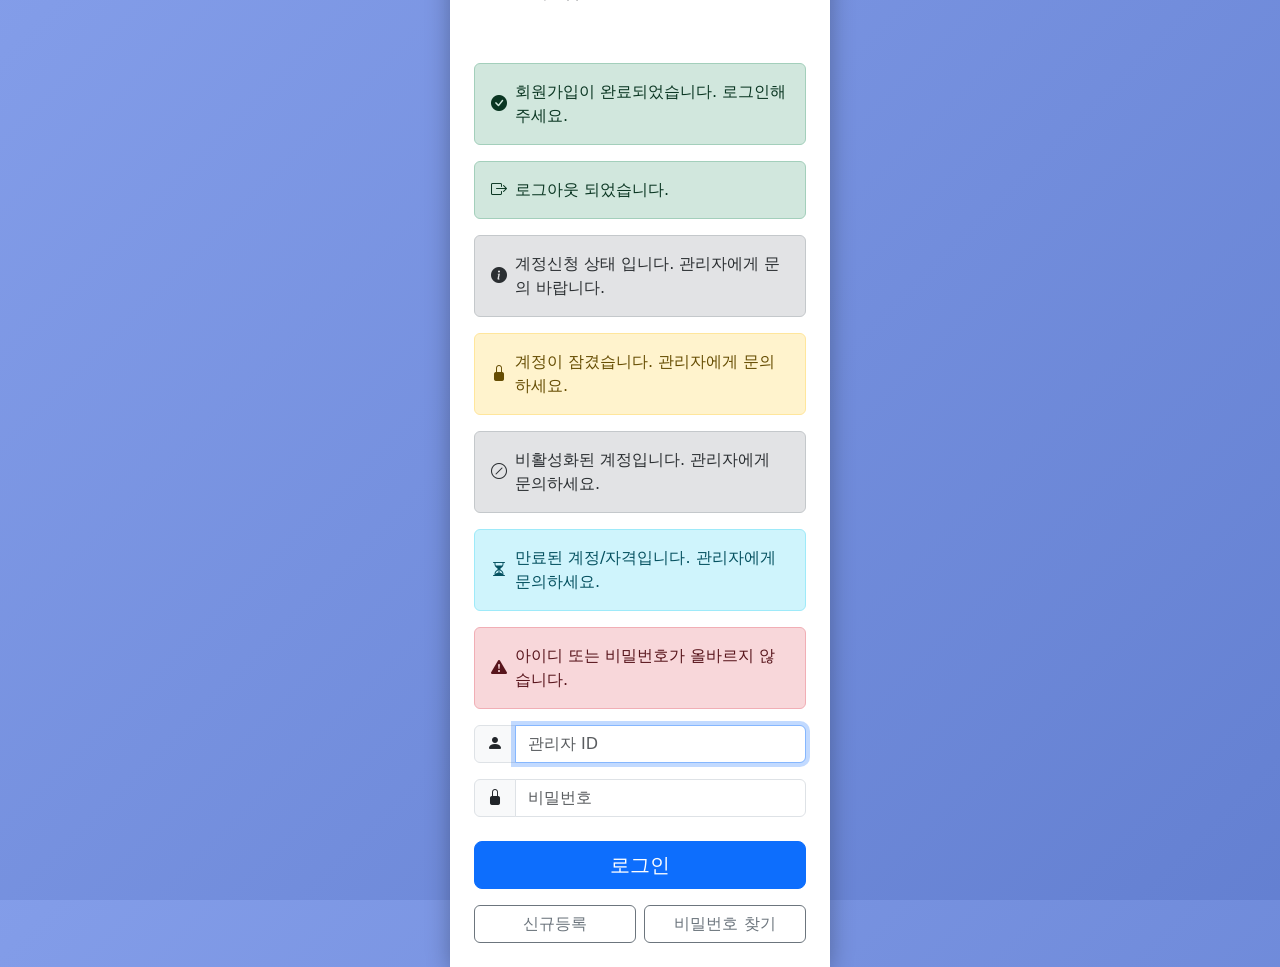
==== src/main/resources/templates/admin/adminLogin.html @ ca4fb1fc "관리자페이지 로그인, 신규등록, 비밀번호 찾기 구현" ====
<!DOCTYPE html>
<html lang="ko" xmlns:th="http://www.thymeleaf.org">
<head>
  <meta charset="UTF-8"/>
  <meta name="viewport" content="width=device-width, initial-scale=1"/>
  <title>관리자 로그인</title>
  <!-- Bootstrap CSS + Icons -->
  <link href="https://cdn.jsdelivr.net/npm/bootstrap@5.3.0/dist/css/bootstrap.min.css" rel="stylesheet"/>
  <link href="https://cdn.jsdelivr.net/npm/bootstrap-icons@1.10.5/font/bootstrap-icons.css" rel="stylesheet"/>
  <style>
    body {
      background:
        url('/images/adminLoginBg.png') center/cover no-repeat,
        linear-gradient(135deg, rgba(78,115,223,0.7) 0%, rgba(34,74,190,0.7) 100%);
      height: 100vh;
      display: flex;
      align-items: center;
      justify-content: center;
      margin: 0;
    }
    .login-card {
      border: none;
      border-radius: 1rem;
      box-shadow: 0 0.5rem 1.5rem rgba(0,0,0,0.3);
      width: 380px;
    }
    .login-header {
      background: #fff;
      padding: 1.5rem;
    }
    .login-header img {
      width: 80px;
      margin-bottom: 0.5rem;
    }
  </style>
</head>
<body>
<div class="card login-card">
  <!-- 헤더: 로고 + 제목 중앙 정렬 -->
  <div class="login-header d-flex align-items-center justify-content-center">
    <img src="/images/adminLogin.png" alt="학원관리 시스템 로고" style="height:50px; margin-right:10px;">
    <h5 class="mb-0">관리자 로그인</h5>
  </div>

  <div class="card-body p-4 bg-white">

    <!-- 안내 영역 -->
    <!-- 가입 성공 -->
    <div th:if="${param.signupSuccess}" class="alert alert-success d-flex align-items-center mb-3" role="alert">
      <i class="bi bi-check-circle-fill me-2"></i>
      <div>회원가입이 완료되었습니다. 로그인해 주세요.</div>
    </div>

    <!-- 로그아웃 -->
    <div th:if="${param.logout}" class="alert alert-success d-flex align-items-center mb-3" role="alert">
      <i class="bi bi-box-arrow-right me-2"></i>
      <div>로그아웃 되었습니다.</div>
    </div>

    <!-- 로그인 실패 (사유별 분기: bad / locked / disabled / expired / temporary) -->
    <div th:if="${param.error}" class="mb-3">
      <div th:switch="${param.error[0]}">
        <!-- NEW: temporary -->
        <div th:case="'temporary'" class="alert alert-secondary d-flex align-items-center" role="alert">
          <i class="bi bi-info-circle-fill me-2"></i>
          <div>계정신청 상태 입니다. 관리자에게 문의 바랍니다.</div>
        </div>

        <!-- 기존 분기들 -->
        <div th:case="'locked'" class="alert alert-warning d-flex align-items-center" role="alert">
          <i class="bi bi-lock-fill me-2"></i>
          <div>계정이 잠겼습니다. 관리자에게 문의하세요.</div>
        </div>
        <div th:case="'disabled'" class="alert alert-secondary d-flex align-items-center" role="alert">
          <i class="bi bi-slash-circle me-2"></i>
          <div>비활성화된 계정입니다. 관리자에게 문의하세요.</div>
        </div>
        <div th:case="'expired'" class="alert alert-info d-flex align-items-center" role="alert">
          <i class="bi bi-hourglass-split me-2"></i>
          <div>만료된 계정/자격입니다. 관리자에게 문의하세요.</div>
        </div>
        <div th:case="*" class="alert alert-danger d-flex align-items-center" role="alert">
          <i class="bi bi-exclamation-triangle-fill me-2"></i>
          <div>아이디 또는 비밀번호가 올바르지 않습니다.</div>
        </div>
      </div>
    </div>

    <form th:action="@{/admin/login}" method="post">
      <!-- CSRF -->
      <input type="hidden" th:name="${_csrf.parameterName}" th:value="${_csrf.token}" />

      <!-- 관리자 ID -->
      <div class="input-group mb-3">
        <span class="input-group-text"><i class="bi bi-person-fill"></i></span>
        <input type="text" class="form-control" id="userId" name="userId"
               placeholder="관리자 ID" required autofocus autocomplete="username"/>
      </div>

      <!-- 비밀번호 -->
      <div class="input-group mb-4">
        <span class="input-group-text"><i class="bi bi-lock-fill"></i></span>
        <input type="password" class="form-control" id="password" name="password"
               placeholder="비밀번호" required autocomplete="current-password"/>
      </div>

      <!-- 로그인 버튼 -->
      <div class="d-grid mb-3">
        <button type="submit" class="btn btn-primary btn-lg">로그인</button>
      </div>

      <!-- 신규등록 / 비밀번호 찾기 버튼 -->
      <div class="row g-2">
        <div class="col">
          <a th:href="@{/admin/sign/signup}" class="btn btn-outline-secondary w-100">
            신규등록
          </a>
        </div>
        <div class="col">
          <a th:href="@{/admin/sign/forgot-password}" class="btn btn-outline-secondary w-100">
            비밀번호 찾기
          </a>
        </div>
      </div>
    </form>
  </div>
</div>

<!-- Bootstrap JS -->
<script src="https://cdn.jsdelivr.net/npm/bootstrap@5.3.0/dist/js/bootstrap.bundle.min.js"></script>
</body>
</html>
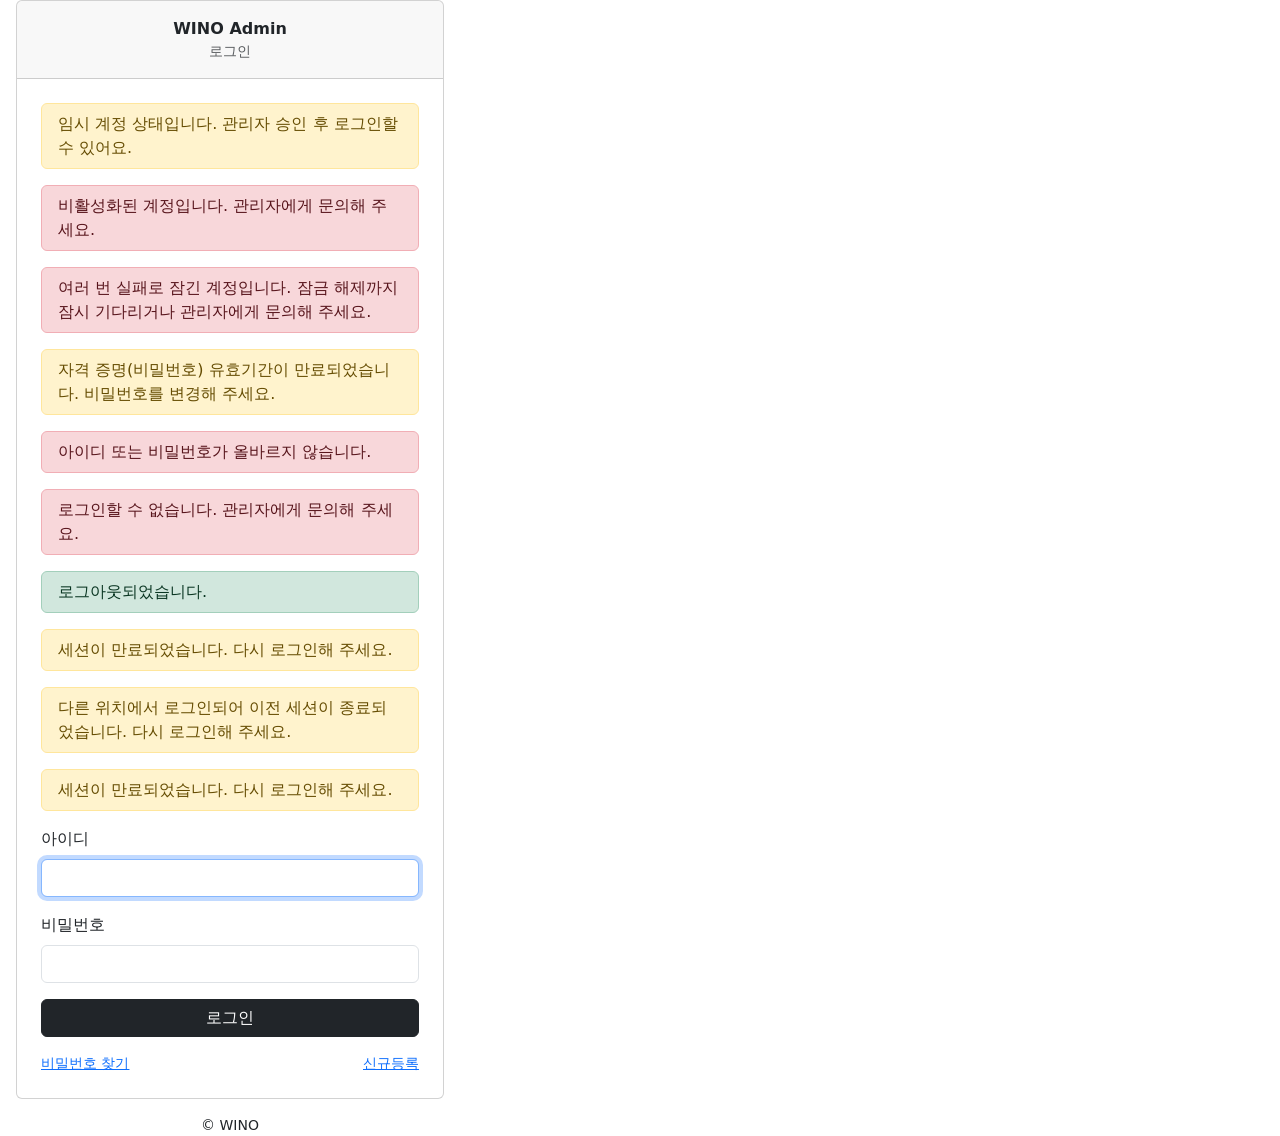
==== commit 9b89aae5: "관리자페이지 로그인, 신규등록, 비밀번호 찾기 구현, 공통코드 화면 만들던 도중" ====
--- a/src/main/resources/templates/admin/adminLogin.html
+++ b/src/main/resources/templates/admin/adminLogin.html
@@ -1,132 +1,96 @@
 <!DOCTYPE html>
 <html lang="ko" xmlns:th="http://www.thymeleaf.org">
 <head>
-  <meta charset="UTF-8"/>
-  <meta name="viewport" content="width=device-width, initial-scale=1"/>
-  <title>관리자 로그인</title>
-  <!-- Bootstrap CSS + Icons -->
+  <meta charset="UTF-8"/><meta name="viewport" content="width=device-width, initial-scale=1"/>
+  <title>관리자 로그인 - WINO</title>
+
+  <!-- (선택) JS에서 CSRF 헤더를 쓰고 싶을 때 사용 -->
+  <meta name="_csrf" th:content="${_csrf.token}"/>
+  <meta name="_csrf_header" th:content="${_csrf.headerName}"/>
+
   <link href="https://cdn.jsdelivr.net/npm/bootstrap@5.3.0/dist/css/bootstrap.min.css" rel="stylesheet"/>
-  <link href="https://cdn.jsdelivr.net/npm/bootstrap-icons@1.10.5/font/bootstrap-icons.css" rel="stylesheet"/>
-  <style>
-    body {
-      background:
-        url('/images/adminLoginBg.png') center/cover no-repeat,
-        linear-gradient(135deg, rgba(78,115,223,0.7) 0%, rgba(34,74,190,0.7) 100%);
-      height: 100vh;
-      display: flex;
-      align-items: center;
-      justify-content: center;
-      margin: 0;
-    }
-    .login-card {
-      border: none;
-      border-radius: 1rem;
-      box-shadow: 0 0.5rem 1.5rem rgba(0,0,0,0.3);
-      width: 380px;
-    }
-    .login-header {
-      background: #fff;
-      padding: 1.5rem;
-    }
-    .login-header img {
-      width: 80px;
-      margin-bottom: 0.5rem;
-    }
-  </style>
+  <link href="/css/auth.css" rel="stylesheet"/>
 </head>
-<body>
-<div class="card login-card">
-  <!-- 헤더: 로고 + 제목 중앙 정렬 -->
-  <div class="login-header d-flex align-items-center justify-content-center">
-    <img src="/images/adminLogin.png" alt="학원관리 시스템 로고" style="height:50px; margin-right:10px;">
-    <h5 class="mb-0">관리자 로그인</h5>
+<body class="auth-page auth-bg">
+<div class="w-100 px-3" style="max-width:460px;">
+  <div class="card auth-card">
+    <div class="card-header text-center py-3">
+      <div class="fw-bold">WINO Admin</div>
+      <div class="small text-muted">로그인</div>
+    </div>
+
+    <div class="card-body p-4">
+      <!-- 상태 코드별 안내 -->
+      <div class="mb-3">
+        <!-- 실패 코드 -->
+        <div th:if="${param.error}" th:switch="${param.error[0]}">
+          <div th:case="'temporary'" class="alert alert-warning py-2">
+            임시 계정 상태입니다. 관리자 승인 후 로그인할 수 있어요.
+          </div>
+          <div th:case="'disabled'" class="alert alert-danger py-2">
+            비활성화된 계정입니다. 관리자에게 문의해 주세요.
+          </div>
+          <div th:case="'locked'" class="alert alert-danger py-2">
+            여러 번 실패로 잠긴 계정입니다. 잠금 해제까지 잠시 기다리거나 관리자에게 문의해 주세요.
+          </div>
+          <div th:case="'expired'" class="alert alert-warning py-2">
+            자격 증명(비밀번호) 유효기간이 만료되었습니다. 비밀번호를 변경해 주세요.
+          </div>
+          <div th:case="'bad'" class="alert alert-danger py-2">
+            아이디 또는 비밀번호가 올바르지 않습니다.
+          </div>
+          <div th:case="*" class="alert alert-danger py-2">
+            로그인할 수 없습니다. 관리자에게 문의해 주세요.
+          </div>
+        </div>
+
+        <!-- 추가 상태 -->
+        <div th:if="${param.logout}" class="alert alert-success py-2">로그아웃되었습니다.</div>
+        <div th:if="${param.timeout}" class="alert alert-warning py-2">세션이 만료되었습니다. 다시 로그인해 주세요.</div>
+
+        <!-- ★ 동시 로그인으로 기존 세션이 만료된 경우 안내 (?expired=concurrent) -->
+        <div th:if="${param.expired}" th:switch="${param.expired[0]}">
+          <div th:case="'concurrent'" class="alert alert-warning py-2">
+            다른 위치에서 로그인되어 이전 세션이 종료되었습니다. 다시 로그인해 주세요.
+          </div>
+          <div th:case="*" class="alert alert-warning py-2">
+            세션이 만료되었습니다. 다시 로그인해 주세요.
+          </div>
+        </div>
+      </div>
+
+      <form method="post" th:action="@{/admin/login}" id="loginForm">
+        <input type="hidden" th:name="${_csrf.parameterName}" th:value="${_csrf.token}"/>
+        <div class="mb-3">
+          <label for="userId" class="form-label">아이디</label>
+          <input id="userId" name="userId" type="text" class="form-control" autocomplete="username" required autofocus>
+        </div>
+        <div class="mb-3">
+          <label for="password" class="form-label">비밀번호</label>
+          <input id="password" name="password" type="password" class="form-control" autocomplete="current-password" required>
+        </div>
+        <button id="submitBtn" type="submit" class="btn btn-dark w-100">로그인</button>
+      </form>
+
+      <div class="d-flex justify-content-between mt-3">
+        <a class="small" th:href="@{/admin/sign/forgot-password}">비밀번호 찾기</a>
+        <a class="small" th:href="@{/admin/sign/signUp}">신규등록</a>
+      </div>
+    </div>
   </div>
 
-  <div class="card-body p-4 bg-white">
-
-    <!-- 안내 영역 -->
-    <!-- 가입 성공 -->
-    <div th:if="${param.signupSuccess}" class="alert alert-success d-flex align-items-center mb-3" role="alert">
-      <i class="bi bi-check-circle-fill me-2"></i>
-      <div>회원가입이 완료되었습니다. 로그인해 주세요.</div>
-    </div>
-
-    <!-- 로그아웃 -->
-    <div th:if="${param.logout}" class="alert alert-success d-flex align-items-center mb-3" role="alert">
-      <i class="bi bi-box-arrow-right me-2"></i>
-      <div>로그아웃 되었습니다.</div>
-    </div>
-
-    <!-- 로그인 실패 (사유별 분기: bad / locked / disabled / expired / temporary) -->
-    <div th:if="${param.error}" class="mb-3">
-      <div th:switch="${param.error[0]}">
-        <!-- NEW: temporary -->
-        <div th:case="'temporary'" class="alert alert-secondary d-flex align-items-center" role="alert">
-          <i class="bi bi-info-circle-fill me-2"></i>
-          <div>계정신청 상태 입니다. 관리자에게 문의 바랍니다.</div>
-        </div>
-
-        <!-- 기존 분기들 -->
-        <div th:case="'locked'" class="alert alert-warning d-flex align-items-center" role="alert">
-          <i class="bi bi-lock-fill me-2"></i>
-          <div>계정이 잠겼습니다. 관리자에게 문의하세요.</div>
-        </div>
-        <div th:case="'disabled'" class="alert alert-secondary d-flex align-items-center" role="alert">
-          <i class="bi bi-slash-circle me-2"></i>
-          <div>비활성화된 계정입니다. 관리자에게 문의하세요.</div>
-        </div>
-        <div th:case="'expired'" class="alert alert-info d-flex align-items-center" role="alert">
-          <i class="bi bi-hourglass-split me-2"></i>
-          <div>만료된 계정/자격입니다. 관리자에게 문의하세요.</div>
-        </div>
-        <div th:case="*" class="alert alert-danger d-flex align-items-center" role="alert">
-          <i class="bi bi-exclamation-triangle-fill me-2"></i>
-          <div>아이디 또는 비밀번호가 올바르지 않습니다.</div>
-        </div>
-      </div>
-    </div>
-
-    <form th:action="@{/admin/login}" method="post">
-      <!-- CSRF -->
-      <input type="hidden" th:name="${_csrf.parameterName}" th:value="${_csrf.token}" />
-
-      <!-- 관리자 ID -->
-      <div class="input-group mb-3">
-        <span class="input-group-text"><i class="bi bi-person-fill"></i></span>
-        <input type="text" class="form-control" id="userId" name="userId"
-               placeholder="관리자 ID" required autofocus autocomplete="username"/>
-      </div>
-
-      <!-- 비밀번호 -->
-      <div class="input-group mb-4">
-        <span class="input-group-text"><i class="bi bi-lock-fill"></i></span>
-        <input type="password" class="form-control" id="password" name="password"
-               placeholder="비밀번호" required autocomplete="current-password"/>
-      </div>
-
-      <!-- 로그인 버튼 -->
-      <div class="d-grid mb-3">
-        <button type="submit" class="btn btn-primary btn-lg">로그인</button>
-      </div>
-
-      <!-- 신규등록 / 비밀번호 찾기 버튼 -->
-      <div class="row g-2">
-        <div class="col">
-          <a th:href="@{/admin/sign/signup}" class="btn btn-outline-secondary w-100">
-            신규등록
-          </a>
-        </div>
-        <div class="col">
-          <a th:href="@{/admin/sign/forgot-password}" class="btn btn-outline-secondary w-100">
-            비밀번호 찾기
-          </a>
-        </div>
-      </div>
-    </form>
-  </div>
+  <!-- 로그인은 카드 바깥 푸터 유지 -->
+  <p class="text-center small mt-3 mb-0 footer-copy">© WINO</p>
 </div>
 
-<!-- Bootstrap JS -->
 <script src="https://cdn.jsdelivr.net/npm/bootstrap@5.3.0/dist/js/bootstrap.bundle.min.js"></script>
+<script>
+  // 중복 제출 방지
+  document.getElementById('loginForm')?.addEventListener('submit', function(){
+    const btn=document.getElementById('submitBtn');
+    btn.disabled=true;
+    btn.innerHTML='<span class="spinner-border spinner-border-sm me-2"></span>로그인 중…';
+  });
+</script>
 </body>
 </html>
